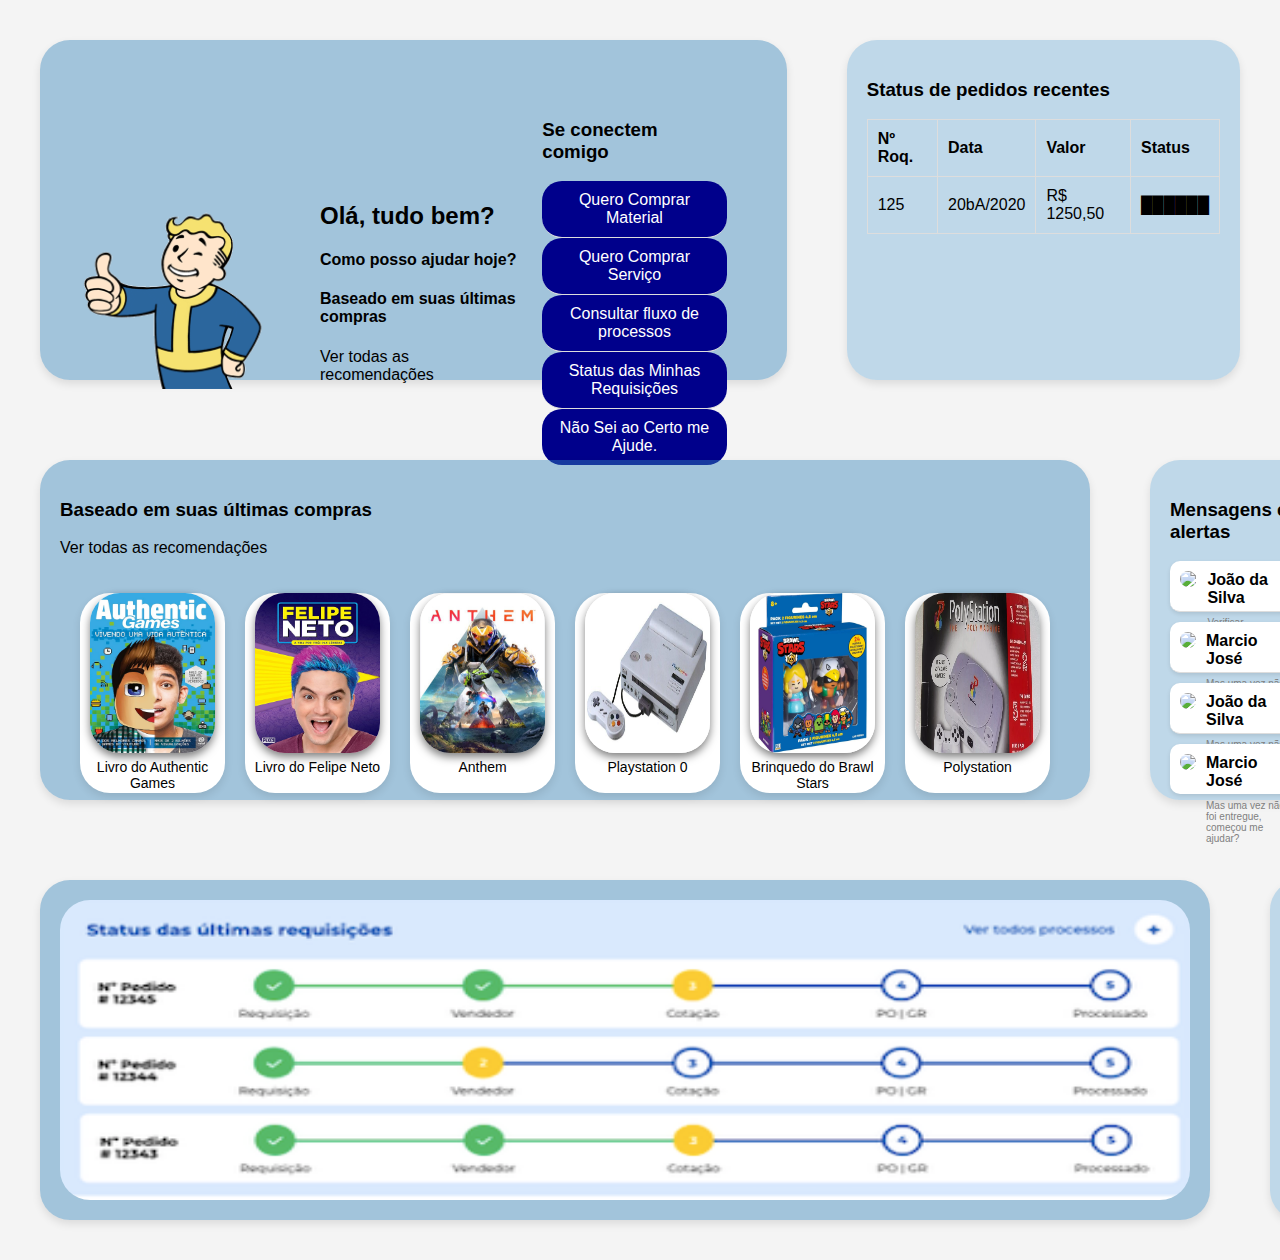
==== index.html @ 4f6b3ff9 "Merge branch 'main' of https://github.com/Guilherme-JSS/Replica-o-de-Interface-Comercial" ====
<!DOCTYPE html>
<html lang="PT-br">

<head>
    <meta charset="UTF-8">
    <meta name="viewport" content="width=device-width, initial-scale=1.0">
    <title>Interface Comercial</title>
    <link rel="stylesheet" href="style.css">
</head>

<body>
    <div class="flex">
        <section class="sec1">
            <div class="flex">
                <div class="robo">
                    <img src="fall-out.gif" alt="Robô">
                </div>
                <div class="flex">
                    <div>
                        <h2>Olá, tudo bem?</h2>
                        <h4>Como posso ajudar hoje?</h4>
                        <h4>Baseado em suas últimas compras</h4>
                        <p>Ver todas as recomendações</p>
                    </div>
                    <div>
                        <h3>Se conectem comigo</h3>
                        <ul class="ligacao1">
                            <li class="ligacao">Quero Comprar Material</li>
                            <li class="ligacao">Quero Comprar Serviço</li>
                            <li class="ligacao">Consultar fluxo de processos</li>
                            <li class="ligacao">Status das Minhas Requisições</li>
                            <li class="ligacao">Não Sei ao Certo me Ajude.</li>
                        </ul>
                    </div>
                </div>
            </div>
        </section>

        <section class="status-pedidos">

            <h3>Status de pedidos recentes</h3>
            <table>

                <tr>
                    <th>Nº Roq.</th>
                    <th>Data</th>
                    <th>Valor</th>
                    <th>Status</th>
                </tr>
                <tr>
                    <td>125</td>
                    <td>20bA/2020</td>
                    <td>R$ 1250,50</td>
                    <td>██████</td>
                </tr>


            </table>
        </section>
    </div>

    <div class="flex">
        <section class="recomendacoes">
            <h3>Baseado em suas últimas compras</h3>
            <p>Ver todas as recomendações</p>
            <div class="flex">
                <div class="imagem-recomendacao">
                    <img src="produto1.jpg" alt="Produto 1">
                    <p>Livro do Authentic Games</p>
                </div>
                <div class="imagem-recomendacao">
                    <img src="produto2.jpg" alt="Produto 2">
                    <p>Livro do Felipe Neto</p>
                </div>
                <div class="imagem-recomendacao">
                    <img src="produto3.jpg" alt="Produto 3">
                    <p>Anthem</p>
                </div>
                <div class="imagem-recomendacao">
                    <img src="produto4.jpg" alt="Produto 4">
                    <p>Playstation 0</p>
                </div>
                <div class="imagem-recomendacao">
                    <img src="produto5.webp" alt="Produto 5">
                    <p>Brinquedo do Brawl Stars</p>
                </div>
                <div class="imagem-recomendacao">
                    <img src="produto6.webp" alt="Produto 6">
                    <p>Polystation</p>
                </div>
            </div>
        </section>

        <section class="mensagens">
            <h3>Mensagens e alertas</h3>
            <ul>
                <li>
                    <img src="#">
                    <div><strong> João da Silva</strong>
                        <p> Verificar equipamento do fornecedor seco</p>
                    </div>
                </li>

                <li>
                    <img src="#">
                    <div>
                        <strong> Marcio José </strong>
                        <p> Mas uma vez não foi entregue, começou me ajudar?</p>
                    </div>
                </li>
                <li>
                    <img src="#">
                    <div>
                        <strong> João da Silva </strong>
                        <p> Mas uma vez não foi entregue, começou me ajudar?</p>
                    </div>
                </li>
                <li>
                    <img src="#">
                    <div>
                        <strong> Marcio José </strong>
                        <p> Mas uma vez não foi entregue, começou me ajudar?</p>
                    </div>
                </li>

            </ul>
        </section>
    </div>

    <div class="flex">
        <section class="ultimas-requisicoes">

            <img src="status.png">

        </section>

        <section class="capitulo">


            <h3>Últimas transações e pedidos</h3>
            <ul>
                <li>SAP</li>
                <li>Propor Justiça AA</li>
                <li>Justiça x Serviço</li>
                <li>Correspondente na Sap</li>
            </ul>
        </section>
    </div>
</body>

</html>
---- style.css ----
body {
    font-family: Arial, sans-serif;
    margin: 0;
    padding: 0;
    background-color: #f4f4f4;
}


.flex {
    display: flex;
    align-items: center;
    gap: 20px;
    padding: 20px;

}

.robo img {
    width: 200px;
    height: 200px;
}

.menu, .status-pedidos, .recomendacoes, .mensagens, .ultimas-transacoes, .capitulo {
    background-color: rgba(59, 148, 207, 0.288);
    margin: 20px;
    padding: 20px;
    border-radius: 30px;
    box-shadow: 0 4px 8px rgba(0, 0, 0, 0.1);
    width: 600px ;
    height: 300px;
   
}

.recomendacoes, .sec1, .ultimas-requisicoes {

    width: 1200px;
    height: 300px;
    background-color: rgba(54, 133, 185, 0.432);
    margin: 20px;
    padding: 20px;
    border-radius: 30px;
    box-shadow: 0 4px 8px rgba(0, 0, 0, 0.1);
}

.ultimas-requisicoes img{
    height: 300px;
    width: 1130px;
    border-radius: 30px;
}

table {
    width: 100%;
    border-collapse: collapse;
}

table, th, td {
    border: 1px solid #ddd;
}

th, td {
    padding: 10px;
    text-align: left;
}

ul {
    list-style-type: none;
    padding: 0;
}

ul li {
    padding: 10px;
    border-bottom: 1px solid #ddd;
}

ul li:last-child {
    border-bottom: none;

}

img{
    text-align: center;
}


.imagem-recomendacao {
    height: 200px;
    width: 145px;
    text-align: center;
    background-color: white;
    border-radius: 30px;
    box-shadow: 0 4px 8px rgba(0, 0, 0, 0.1);
}

.imagem-recomendacao img {
    width: 125px;
    height: 160px;
    border-radius: 30px;
    box-shadow: 0 4px 8px rgba(0, 0, 0, 0.5);
    
}

.imagem-recomendacao p {
    margin-top: 2px;
    font-size: 14px;
    
}

.ligacao{
    background-color: darkblue;
    text-align:center;
    border-radius: 20px;
    color: white;
    
}

.mensagens p{
    font-size: 10px;
    color: gray;
    display: block;
}

.mensagens li{
    display: flex;
    align-items: flex-start;
    background-color: white;
    border-radius: 10px;
    padding: 10px;
    margin-bottom: 10px;
    box-shadow: 0 2px 4px rgba(0, 0, 0, 0.1);
    position: relative;
    
}

.mensagens li div{
    display: block;
    height: 30px;
}

.mensagens ul{
   list-style: none;
   padding: 0;
   margin: 0;
   flex-direction: column;
   display: flex;
}

.mensagens img{
    width: 40px;
    height: auto;
    border-radius: 50% ;
    margin-right: 10px;
}

.mensagens strong{
    color:black;
    display: block;

}
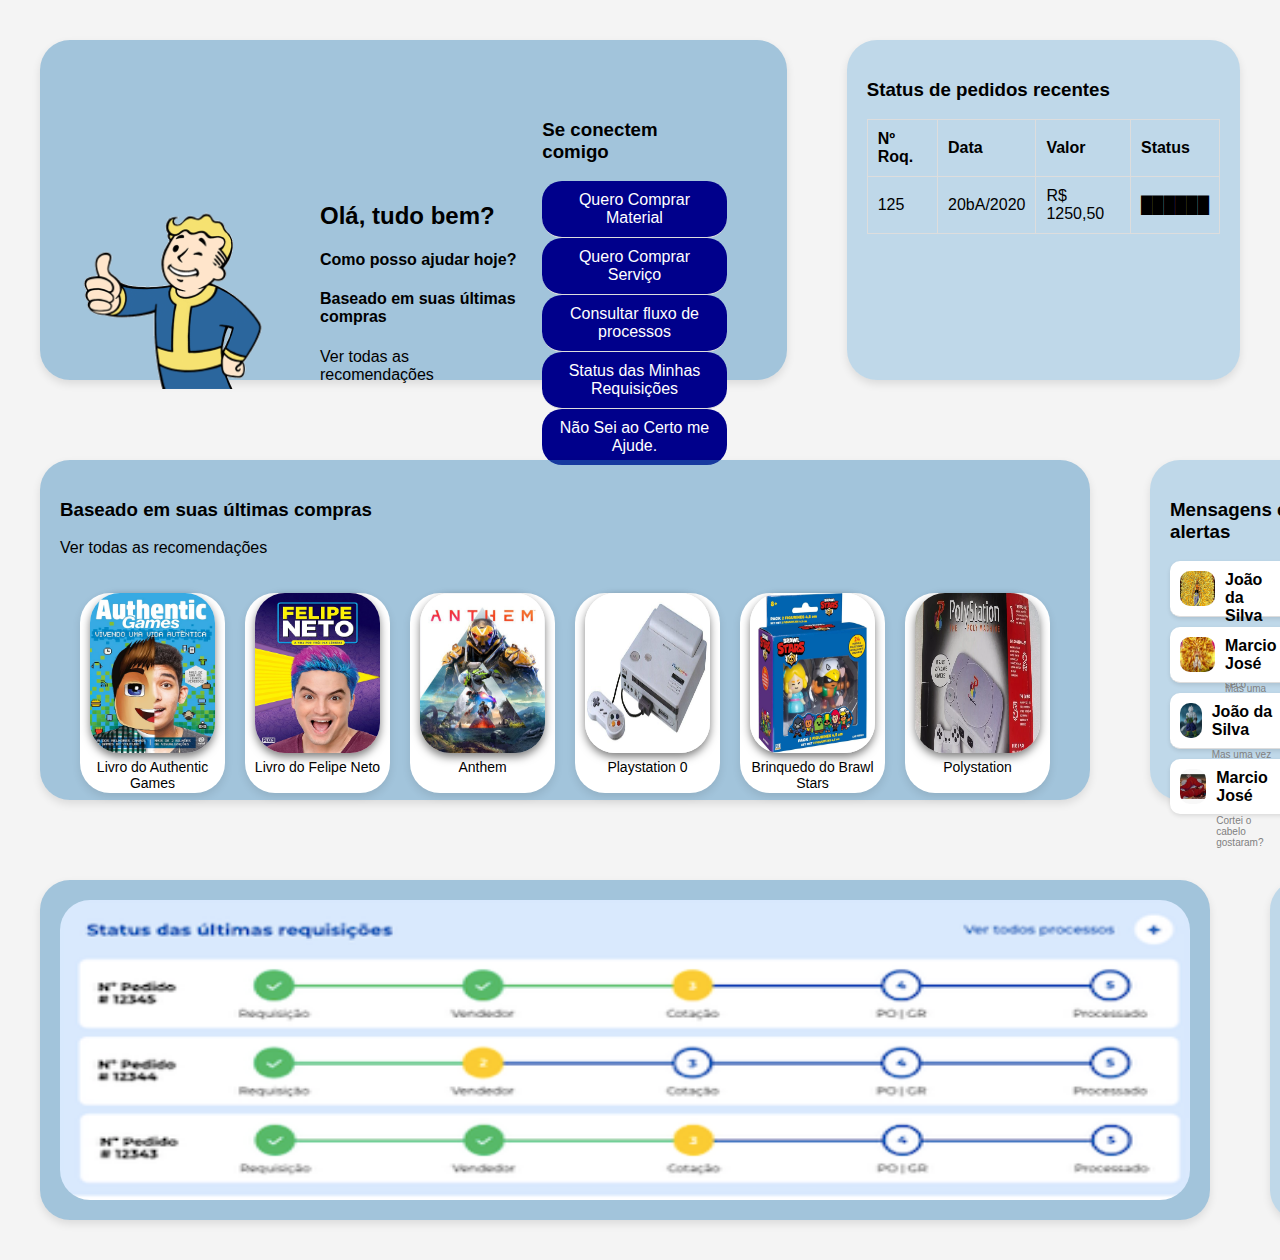
==== commit 5b863f1c: "mensagens e alertas" ====
--- a/index.html
+++ b/index.html
@@ -95,31 +95,31 @@
             <h3>Mensagens e alertas</h3>
             <ul>
                 <li>
-                    <img src="#">
+                    <img src="goku.png">
                     <div><strong> João da Silva</strong>
                         <p> Verificar equipamento do fornecedor seco</p>
                     </div>
                 </li>
 
                 <li>
-                    <img src="#">
+                    <img src="goku2.png">
                     <div>
                         <strong> Marcio José </strong>
                         <p> Mas uma vez não foi entregue, começou me ajudar?</p>
                     </div>
                 </li>
                 <li>
-                    <img src="#">
+                    <img src="goku3.png">
                     <div>
                         <strong> João da Silva </strong>
                         <p> Mas uma vez não foi entregue, começou me ajudar?</p>
                     </div>
                 </li>
                 <li>
-                    <img src="#">
+                    <img src="secredo.png">
                     <div>
                         <strong> Marcio José </strong>
-                        <p> Mas uma vez não foi entregue, começou me ajudar?</p>
+                        <p>Cortei o cabelo gostaram? </p>
                     </div>
                 </li>
 
--- a/style.css
+++ b/style.css
@@ -144,9 +144,9 @@
 }
 
 .mensagens img{
-    width: 40px;
-    height: auto;
-    border-radius: 50% ;
+    width: 35px;
+    height: 35px;
+    border-radius: 10px ;
     margin-right: 10px;
 }
 
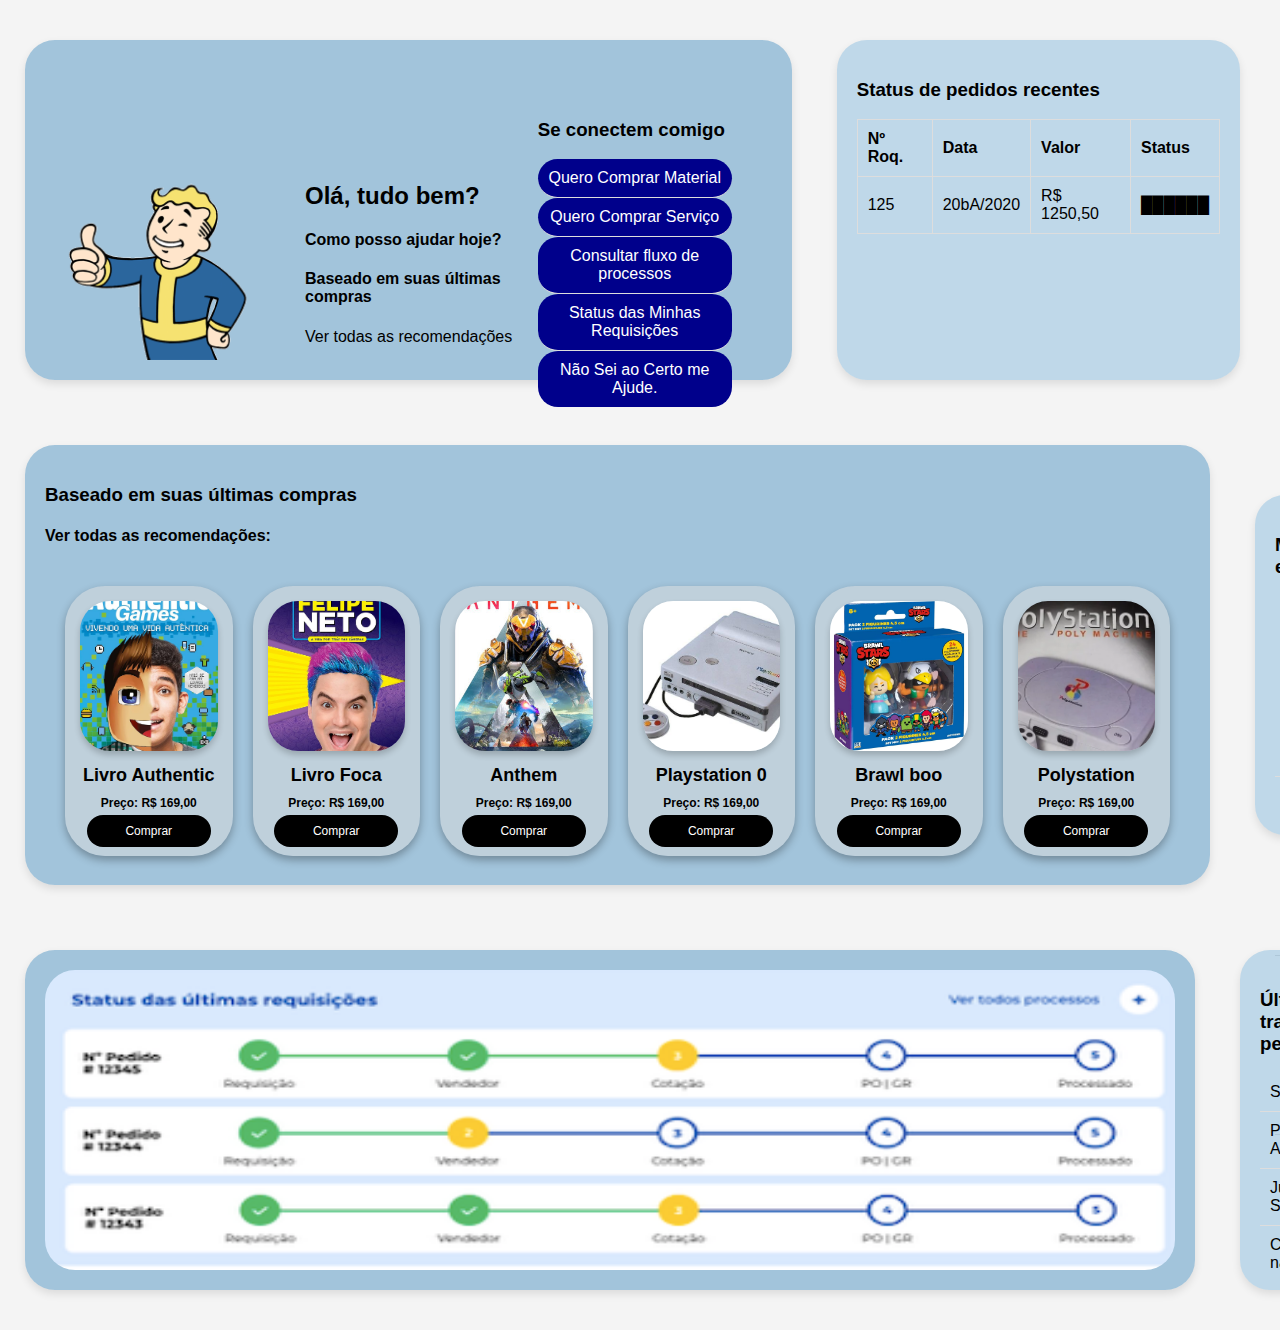
==== commit c392fed8: "big update nas recomendações" ====
--- a/index.html
+++ b/index.html
@@ -62,31 +62,43 @@
     <div class="flex">
         <section class="recomendacoes">
             <h3>Baseado em suas últimas compras</h3>
-            <p>Ver todas as recomendações</p>
+            <h4>Ver todas as recomendações:</h4>
             <div class="flex">
                 <div class="imagem-recomendacao">
                     <img src="produto1.jpg" alt="Produto 1">
-                    <p>Livro do Authentic Games</p>
+                    <h3>Livro Authentic</h3>
+                    <span>Preço: R$ 169,00</span>
+                    <button>Comprar</button>
                 </div>
                 <div class="imagem-recomendacao">
                     <img src="produto2.jpg" alt="Produto 2">
-                    <p>Livro do Felipe Neto</p>
+                    <h3>Livro Foca</h3>
+                    <span>Preço: R$ 169,00</span>
+                    <button>Comprar</button>
                 </div>
                 <div class="imagem-recomendacao">
                     <img src="produto3.jpg" alt="Produto 3">
-                    <p>Anthem</p>
+                    <h3>Anthem </h3>
+                    <span>Preço: R$ 169,00</span>
+                    <button>Comprar</button>
                 </div>
                 <div class="imagem-recomendacao">
                     <img src="produto4.jpg" alt="Produto 4">
-                    <p>Playstation 0</p>
+                    <h3>Playstation 0</h3>
+                    <span>Preço: R$ 169,00</span>
+                    <button>Comprar</button>
                 </div>
                 <div class="imagem-recomendacao">
                     <img src="produto5.webp" alt="Produto 5">
-                    <p>Brinquedo do Brawl Stars</p>
+                    <h3>Brawl boo</h3>
+                    <span>Preço: R$ 169,00</span>
+                    <button>Comprar</button>
                 </div>
                 <div class="imagem-recomendacao">
                     <img src="produto6.webp" alt="Produto 6">
-                    <p>Polystation</p>
+                    <h3>Polystation</h3>
+                    <span>Preço: R$ 169,00</span>
+                    <button>Comprar</button>
                 </div>
             </div>
         </section>
@@ -95,32 +107,25 @@
             <h3>Mensagens e alertas</h3>
             <ul>
                 <li>
-                    <img src="goku.png">
-                    <div><strong> João da Silva</strong>
-                        <p> Verificar equipamento do fornecedor seco</p>
-                    </div>
+                    <img src="#">
+                    <strong> João da Silva</strong>
+                    <p> Verificar equipamento do fornecedor seco</p>
                 </li>
 
                 <li>
-                    <img src="goku2.png">
-                    <div>
-                        <strong> Marcio José </strong>
-                        <p> Mas uma vez não foi entregue, começou me ajudar?</p>
-                    </div>
+                    <img src="">
+                    <strong> Marcio José </strong>
+                    <p> Mas uma vez não foi entregue, começou me ajudar?</p>
                 </li>
                 <li>
-                    <img src="goku3.png">
-                    <div>
-                        <strong> João da Silva </strong>
-                        <p> Mas uma vez não foi entregue, começou me ajudar?</p>
-                    </div>
+                    <img src="">
+                    <strong> João da Silva </strong>
+                    <p> Mas uma vez não foi entregue, começou me ajudar?</p>
                 </li>
                 <li>
-                    <img src="secredo.png">
-                    <div>
-                        <strong> Marcio José </strong>
-                        <p>Cortei o cabelo gostaram? </p>
-                    </div>
+                    <img src="">
+                    <strong> Marcio José </strong>
+                    <p> Mas uma vez não foi entregue, começou me ajudar?</p>
                 </li>
 
             </ul>
--- a/style.css
+++ b/style.css
@@ -4,7 +4,6 @@
     padding: 0;
     background-color: #f4f4f4;
 }
-
 
 .flex {
     display: flex;
@@ -35,7 +34,7 @@
     width: 1200px;
     height: 300px;
     background-color: rgba(54, 133, 185, 0.432);
-    margin: 20px;
+    margin: 5px;
     padding: 20px;
     border-radius: 30px;
     box-shadow: 0 4px 8px rgba(0, 0, 0, 0.1);
@@ -80,28 +79,54 @@
     text-align: center;
 }
 
-
 .imagem-recomendacao {
-    height: 200px;
-    width: 145px;
+    height: 240px;
+    width: 300px;
+    background: rgba(218, 218, 218, 0.521);
+    border-radius: 40px;
+    box-shadow: 0 4px 8px rgba(0, 0, 0, 0.3);
+    padding: 15px;
     text-align: center;
-    background-color: white;
-    border-radius: 30px;
-    box-shadow: 0 4px 8px rgba(0, 0, 0, 0.1);
 }
 
 .imagem-recomendacao img {
-    width: 125px;
-    height: 160px;
-    border-radius: 30px;
-    box-shadow: 0 4px 8px rgba(0, 0, 0, 0.5);
-    
+    width: 100%;
+        height: 150px;
+        object-fit: cover;
+        border-radius: 30px;
+        box-shadow: 0px 4px 6px rgba(0, 0, 0, 0.2);
+        background: rgba(245, 245, 245, 0.705)
 }
 
-.imagem-recomendacao p {
-    margin-top: 2px;
-    font-size: 14px;
-    
+.imagem-recomendacao h3 {
+    font-size: 18px;
+    margin: 10px 0;
+    font-weight: 600;
+}
+
+.imagem-recomendacao span {
+    display: block;
+    font-weight: bold;
+    margin-bottom: 5px;
+    font-size: 12px;
+}
+
+.imagem-recomendacao button {
+    background: #000;
+    color: white;
+    border: none;
+    padding: 9px;
+    width: 90%;
+    cursor: pointer;
+    border-radius: 100px;
+    transition: background 0.6s, transform 0.3s;
+    font-size: 12px;
+    font-weight: 400;
+}
+
+.imagem-recomendacao button:hover {
+    background: #444;
+    transform: scale(1.05);
 }
 
 .ligacao{
@@ -112,47 +137,8 @@
     
 }
 
-.mensagens p{
-    font-size: 10px;
-    color: gray;
-    display: block;
+.recomendacoes {
+    height: 400px;
+    width: 1145px;
 }
-
-.mensagens li{
-    display: flex;
-    align-items: flex-start;
-    background-color: white;
-    border-radius: 10px;
-    padding: 10px;
-    margin-bottom: 10px;
-    box-shadow: 0 2px 4px rgba(0, 0, 0, 0.1);
-    position: relative;
     
-}
-
-.mensagens li div{
-    display: block;
-    height: 30px;
-}
-
-.mensagens ul{
-   list-style: none;
-   padding: 0;
-   margin: 0;
-   flex-direction: column;
-   display: flex;
-}
-
-.mensagens img{
-    width: 35px;
-    height: 35px;
-    border-radius: 10px ;
-    margin-right: 10px;
-}
-
-.mensagens strong{
-    color:black;
-    display: block;
-
-}
-
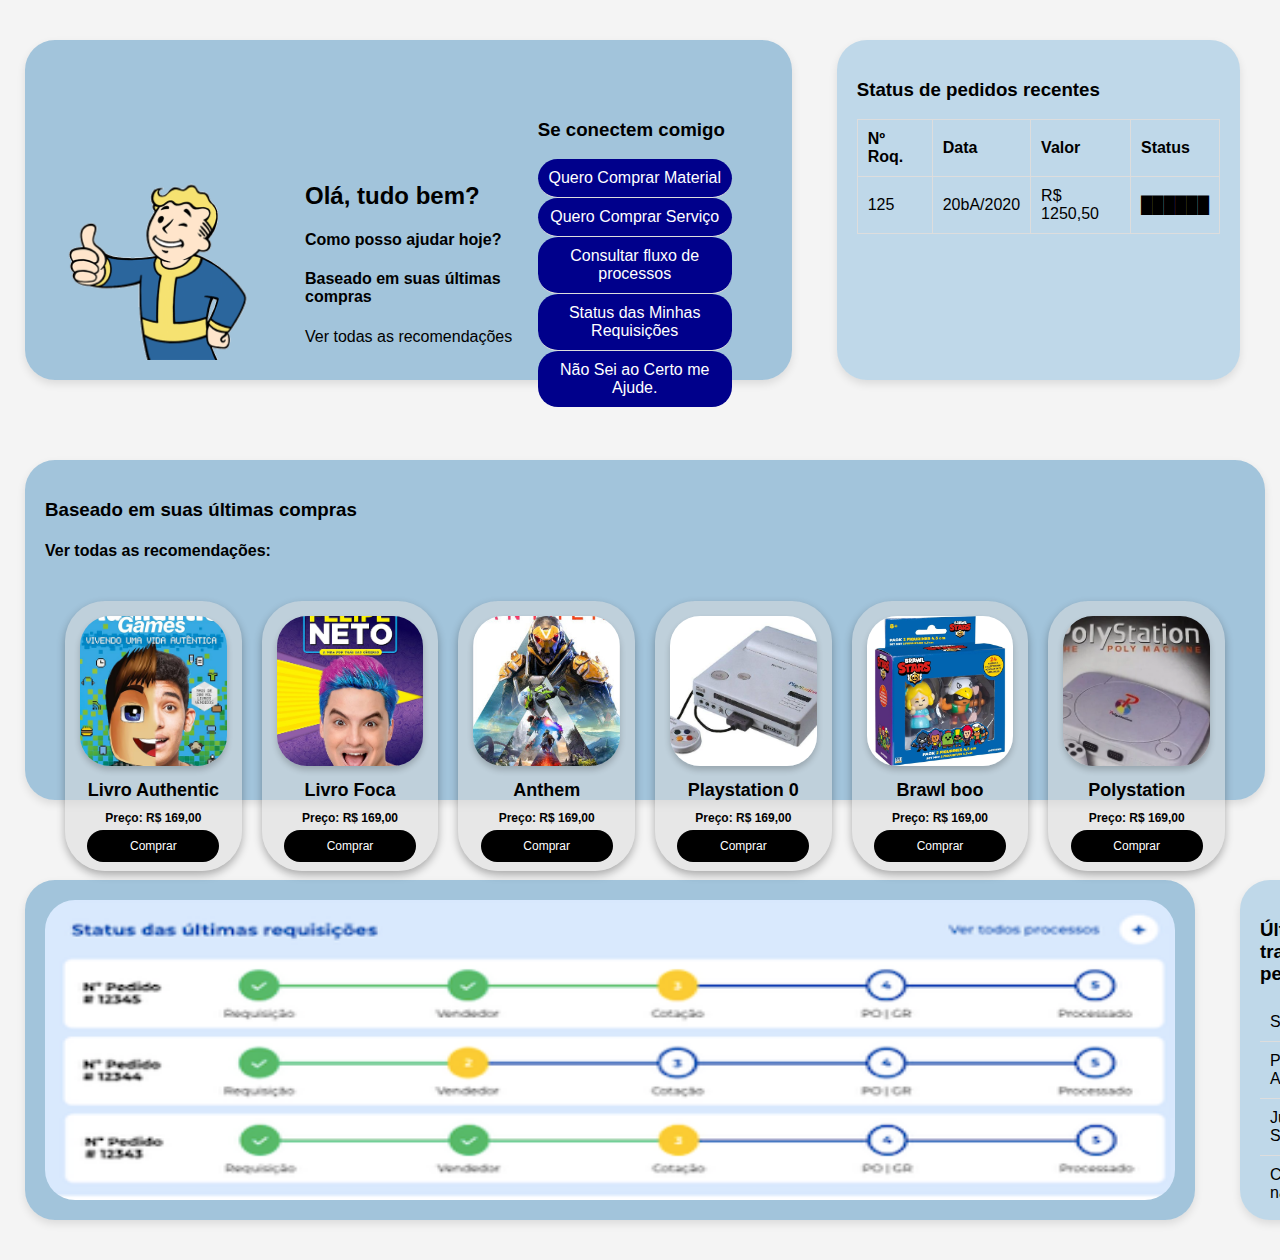
==== commit 0ae0d422: "Merge branch 'main' of https://github.com/Guilherme-JSS/Replica-o-de-Interface-Comercial" ====
--- a/index.html
+++ b/index.html
@@ -107,25 +107,32 @@
             <h3>Mensagens e alertas</h3>
             <ul>
                 <li>
-                    <img src="#">
-                    <strong> João da Silva</strong>
-                    <p> Verificar equipamento do fornecedor seco</p>
+                    <img src="goku.png">
+                    <div><strong> João da Silva</strong>
+                        <p> Verificar equipamento do fornecedor seco</p>
+                    </div>
                 </li>
 
                 <li>
-                    <img src="">
-                    <strong> Marcio José </strong>
-                    <p> Mas uma vez não foi entregue, começou me ajudar?</p>
+                    <img src="goku2.png">
+                    <div>
+                        <strong> Marcio José </strong>
+                        <p> Mas uma vez não foi entregue, começou me ajudar?</p>
+                    </div>
                 </li>
                 <li>
-                    <img src="">
-                    <strong> João da Silva </strong>
-                    <p> Mas uma vez não foi entregue, começou me ajudar?</p>
+                    <img src="goku3.png">
+                    <div>
+                        <strong> João da Silva </strong>
+                        <p> Mas uma vez não foi entregue, começou me ajudar?</p>
+                    </div>
                 </li>
                 <li>
-                    <img src="">
-                    <strong> Marcio José </strong>
-                    <p> Mas uma vez não foi entregue, começou me ajudar?</p>
+                    <img src="secredo.png">
+                    <div>
+                        <strong> Marcio José </strong>
+                        <p>Cortei o cabelo gostaram? </p>
+                    </div>
                 </li>
 
             </ul>
--- a/style.css
+++ b/style.css
@@ -137,8 +137,47 @@
     
 }
 
-.recomendacoes {
-    height: 400px;
-    width: 1145px;
+.mensagens p{
+    font-size: 10px;
+    color: gray;
+    display: block;
+}
+
+.mensagens li{
+    display: flex;
+    align-items: flex-start;
+    background-color: white;
+    border-radius: 10px;
+    padding: 10px;
+    margin-bottom: 10px;
+    box-shadow: 0 2px 4px rgba(0, 0, 0, 0.1);
+    position: relative;
+    
+}
+
+.mensagens li div{
+    display: block;
+    height: 30px;
+}
+
+.mensagens ul{
+   list-style: none;
+   padding: 0;
+   margin: 0;
+   flex-direction: column;
+   display: flex;
+}
+
+.mensagens img{
+    width: 35px;
+    height: 35px;
+    border-radius: 10px ;
+    margin-right: 10px;
+}
+
+.mensagens strong{
+    color:black;
+    display: block;
+
 }
     
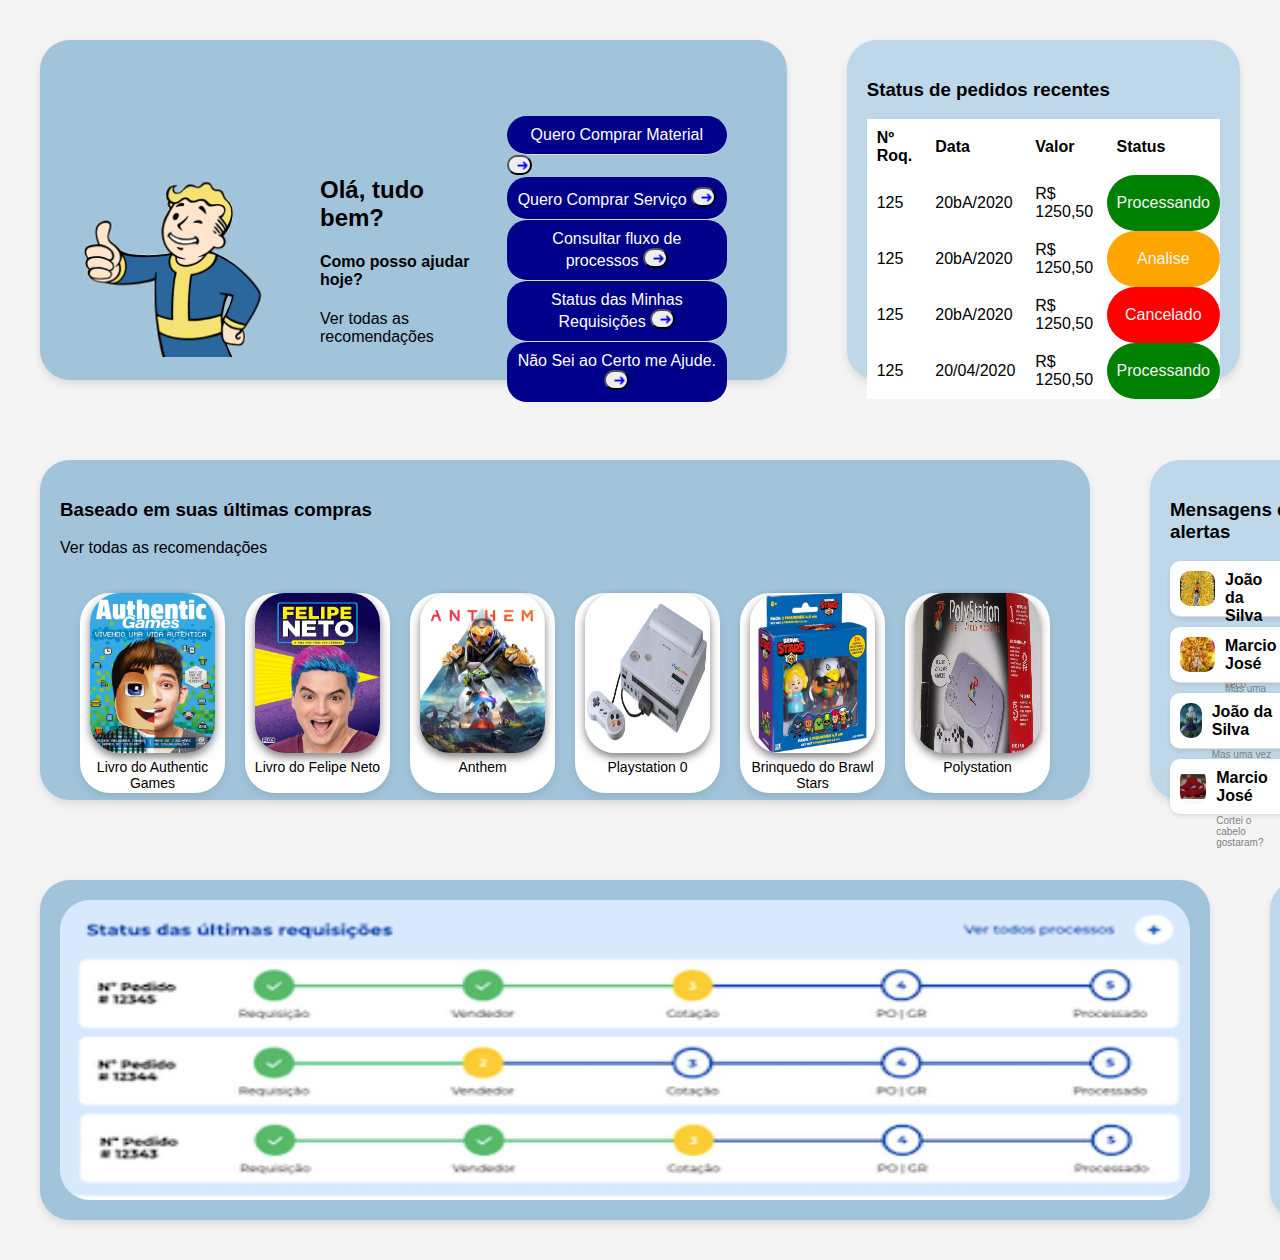
==== commit 2becd3a5: "pág inicial" ====
--- a/index.html
+++ b/index.html
@@ -19,17 +19,17 @@
                     <div>
                         <h2>Olá, tudo bem?</h2>
                         <h4>Como posso ajudar hoje?</h4>
-                        <h4>Baseado em suas últimas compras</h4>
+                  
                         <p>Ver todas as recomendações</p>
                     </div>
                     <div>
-                        <h3>Se conectem comigo</h3>
+                       
                         <ul class="ligacao1">
-                            <li class="ligacao">Quero Comprar Material</li>
-                            <li class="ligacao">Quero Comprar Serviço</li>
-                            <li class="ligacao">Consultar fluxo de processos</li>
-                            <li class="ligacao">Status das Minhas Requisições</li>
-                            <li class="ligacao">Não Sei ao Certo me Ajude.</li>
+                            <li class="ligacao">Quero Comprar Material  </li><button><img src="icone-fleche-droite-bleu-removebg-preview.png"> </button>
+                            <li class="ligacao">Quero Comprar Serviço  <button><img src="icone-fleche-droite-bleu-removebg-preview.png"> </button> </li>
+                            <li class="ligacao">Consultar fluxo de processos  <button><img src="icone-fleche-droite-bleu-removebg-preview.png"> </button> </li>
+                            <li class="ligacao">Status das Minhas Requisições  <button><img src="icone-fleche-droite-bleu-removebg-preview.png"> </button> </li>
+                            <li class="ligacao">Não Sei ao Certo me Ajude.  <button><img src="icone-fleche-droite-bleu-removebg-preview.png"> </button> </li>
                         </ul>
                     </div>
                 </div>
@@ -47,11 +47,33 @@
                     <th>Valor</th>
                     <th>Status</th>
                 </tr>
+                <tr >
+                    <td>125</td>
+                    <td>20bA/2020</td>
+                    <td>R$ 1250,50</td>
+                    <td style="background-color: green; border-radius: 40px; text-align: center; color: whitesmoke;"> Processando</td>
+                </tr>
+
                 <tr>
                     <td>125</td>
                     <td>20bA/2020</td>
                     <td>R$ 1250,50</td>
-                    <td>██████</td>
+                    <td style="background-color: orange; border-radius: 40px; text-align: center; color: whitesmoke;"> Analise</td>
+                </tr>
+
+                <tr>
+                    <td>125</td>
+                    <td>20bA/2020</td>
+                    <td>R$ 1250,50</td>
+                    <td style="background-color: red; border-radius: 40px; text-align: center; color: whitesmoke;"> Cancelado</td>
+                </tr>
+
+
+                <tr>
+                    <td>125</td>
+                    <td>20/04/2020</td>
+                    <td>R$ 1250,50</td>
+                    <td style="background-color: green; border-radius: 40px; text-align: center; color: whitesmoke;"> Processando</td>
                 </tr>
 
 
@@ -62,43 +84,31 @@
     <div class="flex">
         <section class="recomendacoes">
             <h3>Baseado em suas últimas compras</h3>
-            <h4>Ver todas as recomendações:</h4>
+            <p>Ver todas as recomendações</p>
             <div class="flex">
                 <div class="imagem-recomendacao">
                     <img src="produto1.jpg" alt="Produto 1">
-                    <h3>Livro Authentic</h3>
-                    <span>Preço: R$ 169,00</span>
-                    <button>Comprar</button>
+                    <p>Livro do Authentic Games</p>
                 </div>
                 <div class="imagem-recomendacao">
                     <img src="produto2.jpg" alt="Produto 2">
-                    <h3>Livro Foca</h3>
-                    <span>Preço: R$ 169,00</span>
-                    <button>Comprar</button>
+                    <p>Livro do Felipe Neto</p>
                 </div>
                 <div class="imagem-recomendacao">
                     <img src="produto3.jpg" alt="Produto 3">
-                    <h3>Anthem </h3>
-                    <span>Preço: R$ 169,00</span>
-                    <button>Comprar</button>
+                    <p>Anthem</p>
                 </div>
                 <div class="imagem-recomendacao">
                     <img src="produto4.jpg" alt="Produto 4">
-                    <h3>Playstation 0</h3>
-                    <span>Preço: R$ 169,00</span>
-                    <button>Comprar</button>
+                    <p>Playstation 0</p>
                 </div>
                 <div class="imagem-recomendacao">
                     <img src="produto5.webp" alt="Produto 5">
-                    <h3>Brawl boo</h3>
-                    <span>Preço: R$ 169,00</span>
-                    <button>Comprar</button>
+                    <p>Brinquedo do Brawl Stars</p>
                 </div>
                 <div class="imagem-recomendacao">
                     <img src="produto6.webp" alt="Produto 6">
-                    <h3>Polystation</h3>
-                    <span>Preço: R$ 169,00</span>
-                    <button>Comprar</button>
+                    <p>Polystation</p>
                 </div>
             </div>
         </section>
--- a/style.css
+++ b/style.css
@@ -4,6 +4,7 @@
     padding: 0;
     background-color: #f4f4f4;
 }
+
 
 .flex {
     display: flex;
@@ -34,7 +35,7 @@
     width: 1200px;
     height: 300px;
     background-color: rgba(54, 133, 185, 0.432);
-    margin: 5px;
+    margin: 20px;
     padding: 20px;
     border-radius: 30px;
     box-shadow: 0 4px 8px rgba(0, 0, 0, 0.1);
@@ -49,11 +50,9 @@
 table {
     width: 100%;
     border-collapse: collapse;
+    column-gap:  10px;
 }
 
-table, th, td {
-    border: 1px solid #ddd;
-}
 
 th, td {
     padding: 10px;
@@ -79,54 +78,28 @@
     text-align: center;
 }
 
+
 .imagem-recomendacao {
-    height: 240px;
-    width: 300px;
-    background: rgba(218, 218, 218, 0.521);
-    border-radius: 40px;
-    box-shadow: 0 4px 8px rgba(0, 0, 0, 0.3);
-    padding: 15px;
+    height: 200px;
+    width: 145px;
     text-align: center;
+    background-color: white;
+    border-radius: 30px;
+    box-shadow: 0 4px 8px rgba(0, 0, 0, 0.1);
 }
 
 .imagem-recomendacao img {
-    width: 100%;
-        height: 150px;
-        object-fit: cover;
-        border-radius: 30px;
-        box-shadow: 0px 4px 6px rgba(0, 0, 0, 0.2);
-        background: rgba(245, 245, 245, 0.705)
+    width: 125px;
+    height: 160px;
+    border-radius: 30px;
+    box-shadow: 0 4px 8px rgba(0, 0, 0, 0.5);
+    
 }
 
-.imagem-recomendacao h3 {
-    font-size: 18px;
-    margin: 10px 0;
-    font-weight: 600;
-}
-
-.imagem-recomendacao span {
-    display: block;
-    font-weight: bold;
-    margin-bottom: 5px;
-    font-size: 12px;
-}
-
-.imagem-recomendacao button {
-    background: #000;
-    color: white;
-    border: none;
-    padding: 9px;
-    width: 90%;
-    cursor: pointer;
-    border-radius: 100px;
-    transition: background 0.6s, transform 0.3s;
-    font-size: 12px;
-    font-weight: 400;
-}
-
-.imagem-recomendacao button:hover {
-    background: #444;
-    transform: scale(1.05);
+.imagem-recomendacao p {
+    margin-top: 2px;
+    font-size: 14px;
+    
 }
 
 .ligacao{
@@ -136,6 +109,7 @@
     color: white;
     
 }
+
 
 .mensagens p{
     font-size: 10px;
@@ -180,4 +154,21 @@
     display: block;
 
 }
+
+.status-pedidos table{
+    background-color: white;
+}
+
+.ligacao1 button{
+    height: 20px;
+    width: 25px;
+    border-radius: 10px;
+  
+}
+
+.ligacao1 img{
+    width: 15px;
+    height: 15px;
     
+    
+}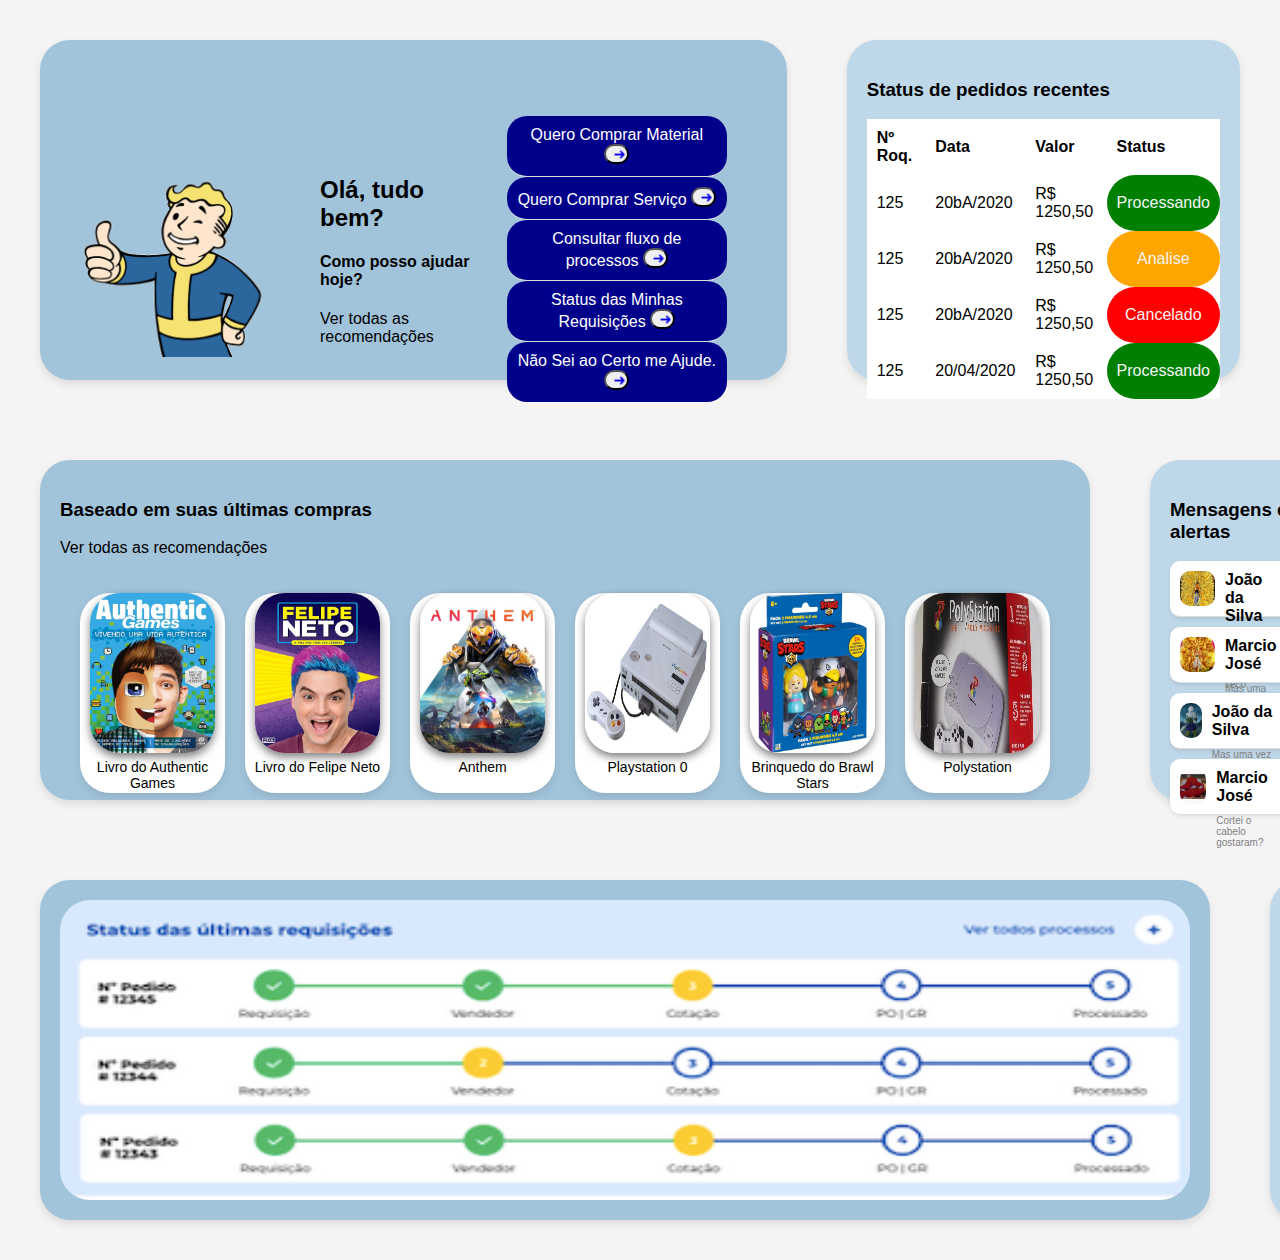
==== commit 06542d48: "entrada inicial" ====
--- a/index.html
+++ b/index.html
@@ -25,7 +25,7 @@
                     <div>
                        
                         <ul class="ligacao1">
-                            <li class="ligacao">Quero Comprar Material  </li><button><img src="icone-fleche-droite-bleu-removebg-preview.png"> </button>
+                            <li class="ligacao">Quero Comprar Material  <button><img src="icone-fleche-droite-bleu-removebg-preview.png"> </button> </li>
                             <li class="ligacao">Quero Comprar Serviço  <button><img src="icone-fleche-droite-bleu-removebg-preview.png"> </button> </li>
                             <li class="ligacao">Consultar fluxo de processos  <button><img src="icone-fleche-droite-bleu-removebg-preview.png"> </button> </li>
                             <li class="ligacao">Status das Minhas Requisições  <button><img src="icone-fleche-droite-bleu-removebg-preview.png"> </button> </li>
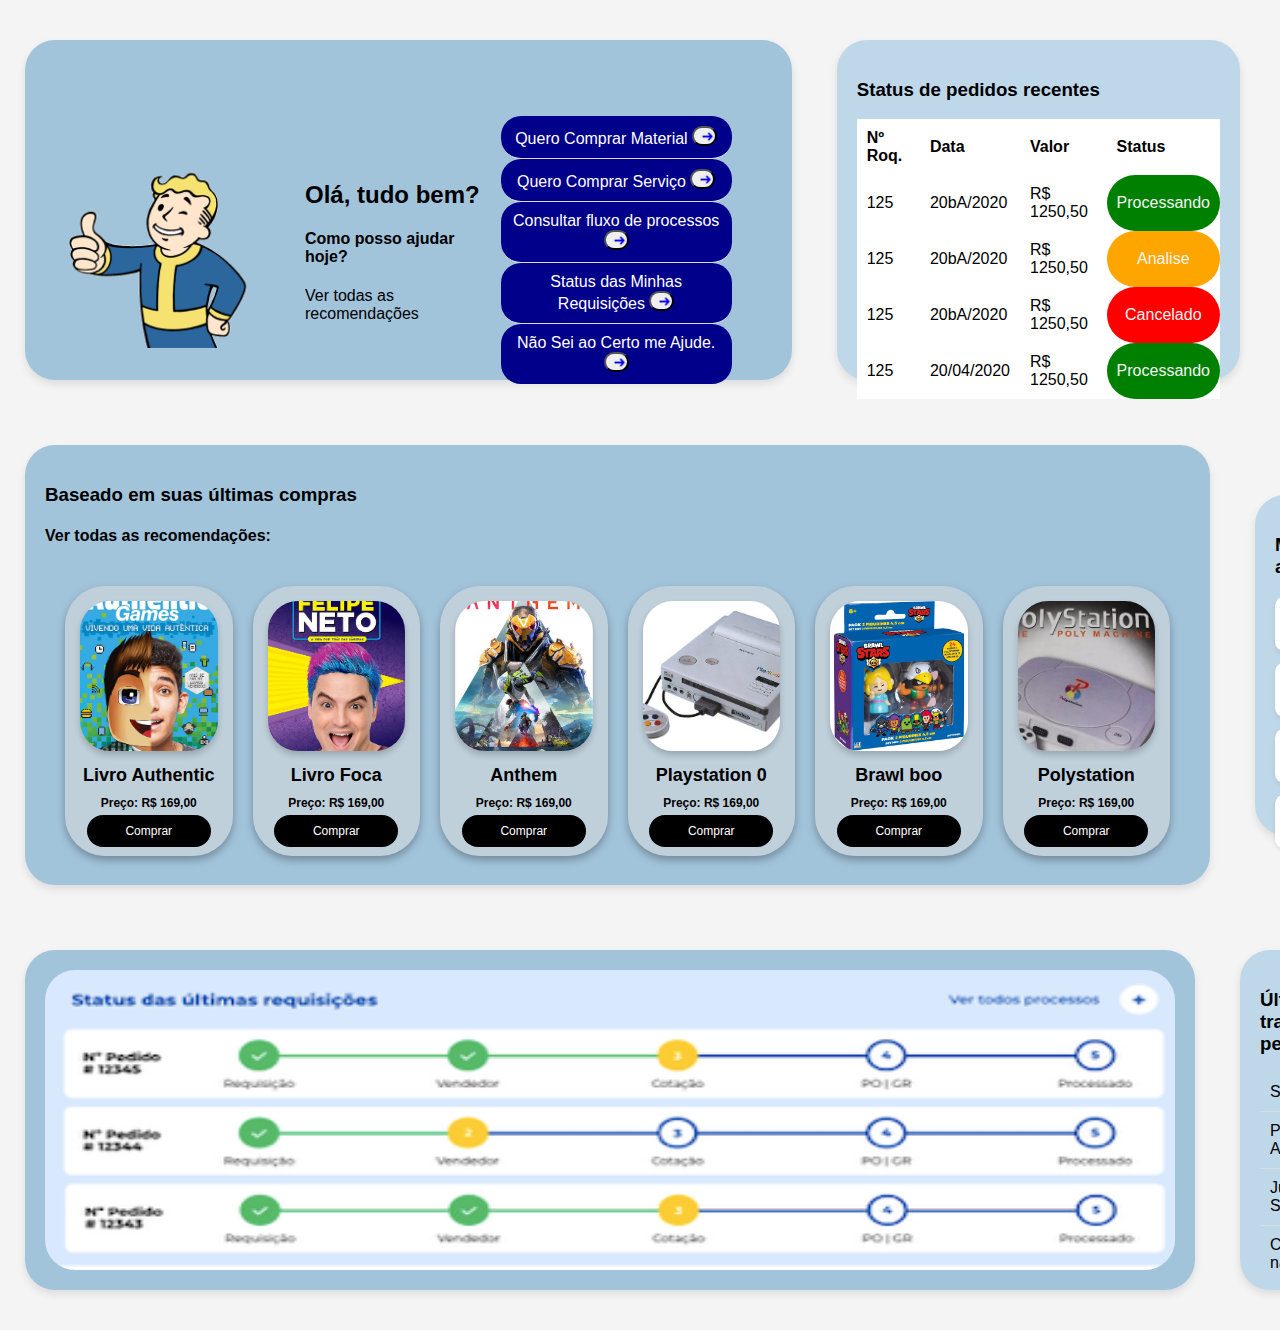
==== commit ae0a271c: "Merge branch 'main' of https://github.com/Guilherme-JSS/Replica-o-de-Interface-Comercial" ====
--- a/index.html
+++ b/index.html
@@ -84,31 +84,43 @@
     <div class="flex">
         <section class="recomendacoes">
             <h3>Baseado em suas últimas compras</h3>
-            <p>Ver todas as recomendações</p>
+            <h4>Ver todas as recomendações:</h4>
             <div class="flex">
                 <div class="imagem-recomendacao">
                     <img src="produto1.jpg" alt="Produto 1">
-                    <p>Livro do Authentic Games</p>
+                    <h3>Livro Authentic</h3>
+                    <span>Preço: R$ 169,00</span>
+                    <button>Comprar</button>
                 </div>
                 <div class="imagem-recomendacao">
                     <img src="produto2.jpg" alt="Produto 2">
-                    <p>Livro do Felipe Neto</p>
+                    <h3>Livro Foca</h3>
+                    <span>Preço: R$ 169,00</span>
+                    <button>Comprar</button>
                 </div>
                 <div class="imagem-recomendacao">
                     <img src="produto3.jpg" alt="Produto 3">
-                    <p>Anthem</p>
+                    <h3>Anthem </h3>
+                    <span>Preço: R$ 169,00</span>
+                    <button>Comprar</button>
                 </div>
                 <div class="imagem-recomendacao">
                     <img src="produto4.jpg" alt="Produto 4">
-                    <p>Playstation 0</p>
+                    <h3>Playstation 0</h3>
+                    <span>Preço: R$ 169,00</span>
+                    <button>Comprar</button>
                 </div>
                 <div class="imagem-recomendacao">
                     <img src="produto5.webp" alt="Produto 5">
-                    <p>Brinquedo do Brawl Stars</p>
+                    <h3>Brawl boo</h3>
+                    <span>Preço: R$ 169,00</span>
+                    <button>Comprar</button>
                 </div>
                 <div class="imagem-recomendacao">
                     <img src="produto6.webp" alt="Produto 6">
-                    <p>Polystation</p>
+                    <h3>Polystation</h3>
+                    <span>Preço: R$ 169,00</span>
+                    <button>Comprar</button>
                 </div>
             </div>
         </section>
--- a/style.css
+++ b/style.css
@@ -4,7 +4,6 @@
     padding: 0;
     background-color: #f4f4f4;
 }
-
 
 .flex {
     display: flex;
@@ -35,7 +34,7 @@
     width: 1200px;
     height: 300px;
     background-color: rgba(54, 133, 185, 0.432);
-    margin: 20px;
+    margin: 5px;
     padding: 20px;
     border-radius: 30px;
     box-shadow: 0 4px 8px rgba(0, 0, 0, 0.1);
@@ -78,28 +77,59 @@
     text-align: center;
 }
 
+.recomendacoes {
+    width: 1145px;
+    height: 400px;
+}
 
 .imagem-recomendacao {
-    height: 200px;
-    width: 145px;
+    height: 240px;
+    width: 300px;
+    background: rgba(218, 218, 218, 0.521);
+    border-radius: 40px;
+    box-shadow: 0 4px 8px rgba(0, 0, 0, 0.3);
+    padding: 15px;
     text-align: center;
-    background-color: white;
-    border-radius: 30px;
-    box-shadow: 0 4px 8px rgba(0, 0, 0, 0.1);
 }
 
 .imagem-recomendacao img {
-    width: 125px;
-    height: 160px;
-    border-radius: 30px;
-    box-shadow: 0 4px 8px rgba(0, 0, 0, 0.5);
-    
-}
-
-.imagem-recomendacao p {
-    margin-top: 2px;
-    font-size: 14px;
-    
+    width: 100%;
+        height: 150px;
+        object-fit: cover;
+        border-radius: 30px;
+        box-shadow: 0px 4px 6px rgba(0, 0, 0, 0.2);
+        background: rgba(245, 245, 245, 0.705)
+}
+
+.imagem-recomendacao h3 {
+    font-size: 18px;
+    margin: 10px 0;
+    font-weight: 600;
+}
+
+.imagem-recomendacao span {
+    display: block;
+    font-weight: bold;
+    margin-bottom: 5px;
+    font-size: 12px;
+}
+
+.imagem-recomendacao button {
+    background: #000;
+    color: white;
+    border: none;
+    padding: 9px;
+    width: 90%;
+    cursor: pointer;
+    border-radius: 100px;
+    transition: background 0.6s, transform 0.3s;
+    font-size: 12px;
+    font-weight: 400;
+}
+
+.imagem-recomendacao button:hover {
+    background: #444;
+    transform: scale(1.05);
 }
 
 .ligacao{
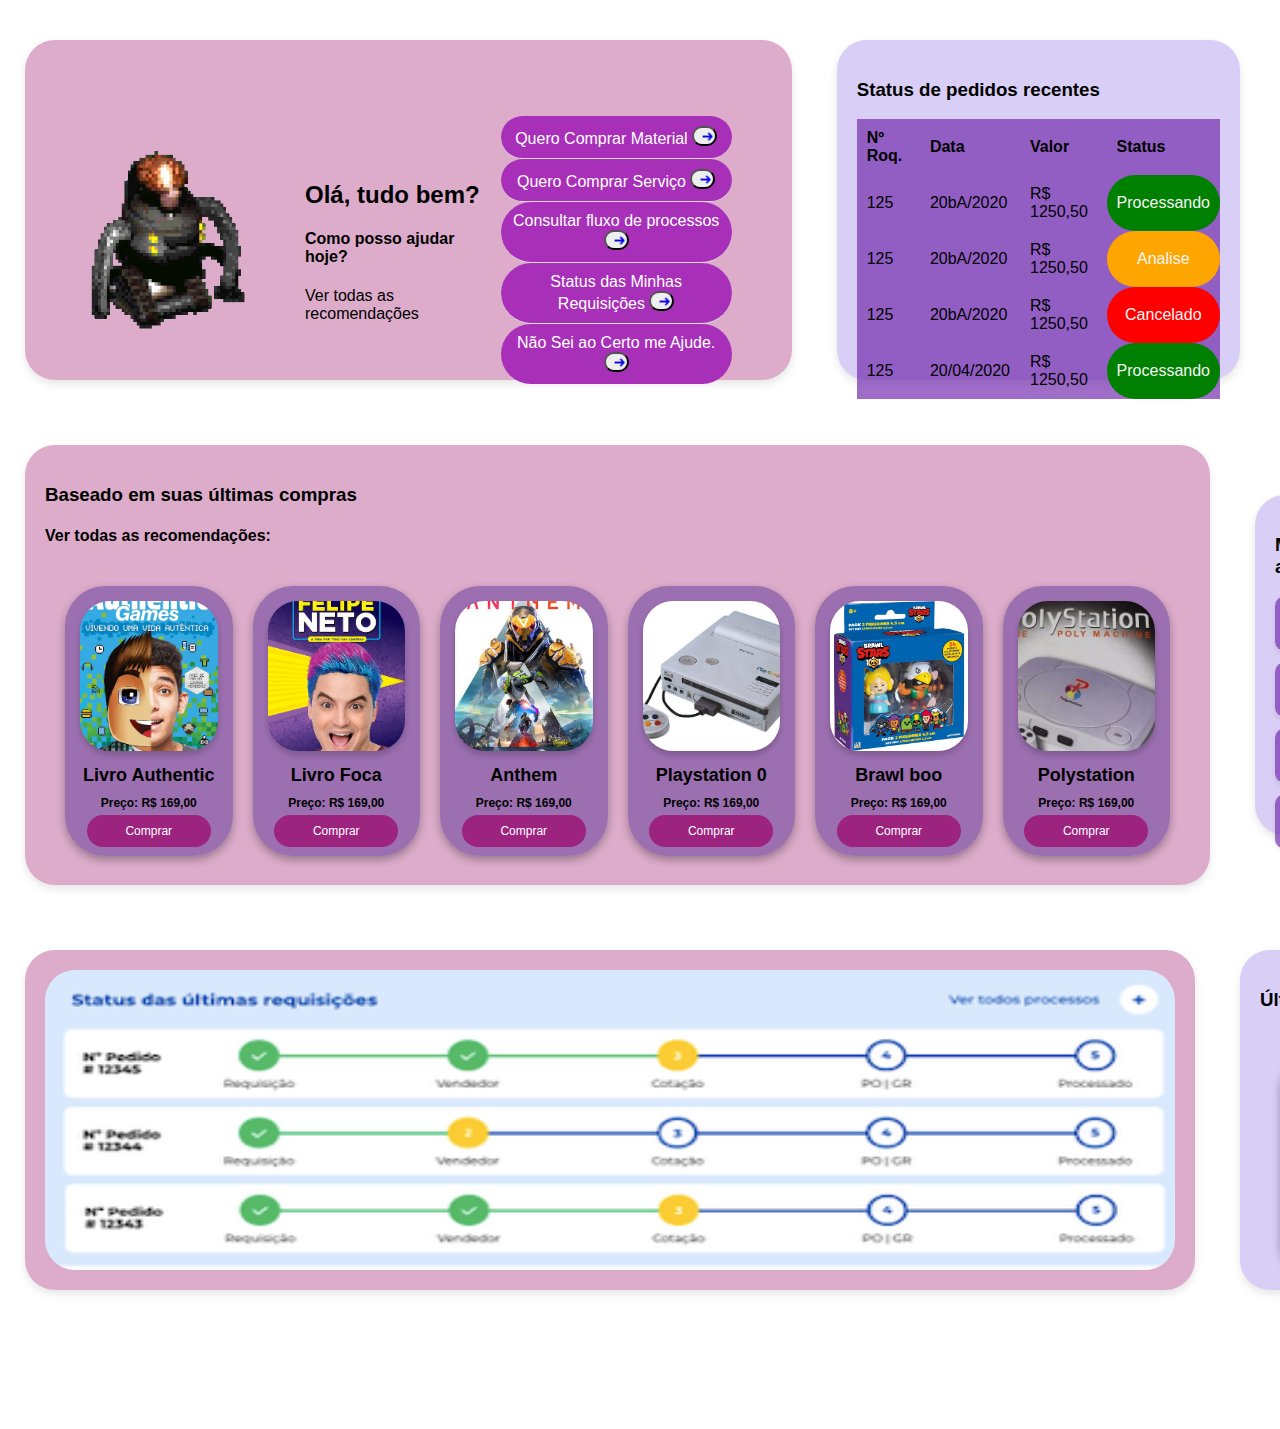
==== commit 0b755aab: "very big update" ====
--- a/index.html
+++ b/index.html
@@ -13,23 +13,28 @@
         <section class="sec1">
             <div class="flex">
                 <div class="robo">
-                    <img src="fall-out.gif" alt="Robô">
+                    <img src="robo.webp" alt="Robô">
                 </div>
                 <div class="flex">
                     <div>
                         <h2>Olá, tudo bem?</h2>
                         <h4>Como posso ajudar hoje?</h4>
-                  
+
                         <p>Ver todas as recomendações</p>
                     </div>
                     <div>
-                       
+
                         <ul class="ligacao1">
-                            <li class="ligacao">Quero Comprar Material  <button><img src="icone-fleche-droite-bleu-removebg-preview.png"> </button> </li>
-                            <li class="ligacao">Quero Comprar Serviço  <button><img src="icone-fleche-droite-bleu-removebg-preview.png"> </button> </li>
-                            <li class="ligacao">Consultar fluxo de processos  <button><img src="icone-fleche-droite-bleu-removebg-preview.png"> </button> </li>
-                            <li class="ligacao">Status das Minhas Requisições  <button><img src="icone-fleche-droite-bleu-removebg-preview.png"> </button> </li>
-                            <li class="ligacao">Não Sei ao Certo me Ajude.  <button><img src="icone-fleche-droite-bleu-removebg-preview.png"> </button> </li>
+                            <li class="ligacao">Quero Comprar Material <button><img
+                                        src="icone-fleche-droite-bleu-removebg-preview.png"> </button> </li>
+                            <li class="ligacao">Quero Comprar Serviço <button><img
+                                        src="icone-fleche-droite-bleu-removebg-preview.png"> </button> </li>
+                            <li class="ligacao">Consultar fluxo de processos <button><img
+                                        src="icone-fleche-droite-bleu-removebg-preview.png"> </button> </li>
+                            <li class="ligacao">Status das Minhas Requisições <button><img
+                                        src="icone-fleche-droite-bleu-removebg-preview.png"> </button> </li>
+                            <li class="ligacao">Não Sei ao Certo me Ajude. <button><img
+                                        src="icone-fleche-droite-bleu-removebg-preview.png"> </button> </li>
                         </ul>
                     </div>
                 </div>
@@ -47,25 +52,28 @@
                     <th>Valor</th>
                     <th>Status</th>
                 </tr>
-                <tr >
+                <tr>
                     <td>125</td>
                     <td>20bA/2020</td>
                     <td>R$ 1250,50</td>
-                    <td style="background-color: green; border-radius: 40px; text-align: center; color: whitesmoke;"> Processando</td>
+                    <td style="background-color: green; border-radius: 40px; text-align: center; color: whitesmoke;">
+                        Processando</td>
                 </tr>
 
                 <tr>
                     <td>125</td>
                     <td>20bA/2020</td>
                     <td>R$ 1250,50</td>
-                    <td style="background-color: orange; border-radius: 40px; text-align: center; color: whitesmoke;"> Analise</td>
+                    <td style="background-color: orange; border-radius: 40px; text-align: center; color: whitesmoke;">
+                        Analise</td>
                 </tr>
 
                 <tr>
                     <td>125</td>
                     <td>20bA/2020</td>
                     <td>R$ 1250,50</td>
-                    <td style="background-color: red; border-radius: 40px; text-align: center; color: whitesmoke;"> Cancelado</td>
+                    <td style="background-color: red; border-radius: 40px; text-align: center; color: whitesmoke;">
+                        Cancelado</td>
                 </tr>
 
 
@@ -73,7 +81,8 @@
                     <td>125</td>
                     <td>20/04/2020</td>
                     <td>R$ 1250,50</td>
-                    <td style="background-color: green; border-radius: 40px; text-align: center; color: whitesmoke;"> Processando</td>
+                    <td style="background-color: green; border-radius: 40px; text-align: center; color: whitesmoke;">
+                        Processando</td>
                 </tr>
 
 
@@ -172,13 +181,24 @@
 
 
             <h3>Últimas transações e pedidos</h3>
-            <ul>
-                <li>SAP</li>
-                <li>Propor Justiça AA</li>
-                <li>Justiça x Serviço</li>
-                <li>Correspondente na Sap</li>
-            </ul>
-        </section>
+            <section class="transacoes">
+                <div class="flex">
+                    <div class="imagem-transacoes">
+                        <img src="produto1.jpg" alt="Produto 1">
+                        <h3>Livro Authentic</h3>
+                    </div>
+                    <div class="imagem-transacoes">
+                        <img src="produto2.jpg" alt="Produto 2">
+                        <h3>Livro Foca</h3>
+                    </div>
+                    <div class="imagem-transacoes">
+                        <img src="produto3.jpg" alt="Produto 3">
+                        <h3>Anthem </h3>
+                    </div>
+                </div>
+    </div>
+    </section>
+    </section>
     </div>
 </body>
 
--- a/style.css
+++ b/style.css
@@ -2,7 +2,9 @@
     font-family: Arial, sans-serif;
     margin: 0;
     padding: 0;
-    background-color: #f4f4f4;
+    background-image: url('epico.gif');
+    background-size: cover;
+    background-position: center;
 }
 
 .flex {
@@ -19,7 +21,7 @@
 }
 
 .menu, .status-pedidos, .recomendacoes, .mensagens, .ultimas-transacoes, .capitulo {
-    background-color: rgba(59, 148, 207, 0.288);
+    background-color: rgba(124, 84, 219, 0.288);
     margin: 20px;
     padding: 20px;
     border-radius: 30px;
@@ -33,7 +35,7 @@
 
     width: 1200px;
     height: 300px;
-    background-color: rgba(54, 133, 185, 0.432);
+    background-color: rgba(173, 62, 131, 0.432);
     margin: 5px;
     padding: 20px;
     border-radius: 30px;
@@ -85,7 +87,7 @@
 .imagem-recomendacao {
     height: 240px;
     width: 300px;
-    background: rgba(218, 218, 218, 0.521);
+    background: rgba(98, 55, 153, 0.521);
     border-radius: 40px;
     box-shadow: 0 4px 8px rgba(0, 0, 0, 0.3);
     padding: 15px;
@@ -94,11 +96,11 @@
 
 .imagem-recomendacao img {
     width: 100%;
-        height: 150px;
-        object-fit: cover;
-        border-radius: 30px;
-        box-shadow: 0px 4px 6px rgba(0, 0, 0, 0.2);
-        background: rgba(245, 245, 245, 0.705)
+    height: 150px;
+    object-fit: cover;
+    border-radius: 30px;
+    box-shadow: 0px 4px 6px rgba(0, 0, 0, 0.2);
+    background: rgba(95, 57, 185, 0.705)
 }
 
 .imagem-recomendacao h3 {
@@ -115,7 +117,7 @@
 }
 
 .imagem-recomendacao button {
-    background: #000;
+    background: #9c237e;
     color: white;
     border: none;
     padding: 9px;
@@ -128,16 +130,23 @@
 }
 
 .imagem-recomendacao button:hover {
-    background: #444;
+    background: #c743a6;
     transform: scale(1.05);
 }
 
 .ligacao{
-    background-color: darkblue;
+    background: rgb(168, 48, 184);
     text-align:center;
-    border-radius: 20px;
+    border-radius: 100px;
     color: white;
-    
+    cursor: pointer;
+    transition: background 0.6s, transform 0.3s;
+}
+
+
+.ligação:hover {
+    background: rgb(209, 124, 209);
+    transform: scale(1.05);
 }
 
 
@@ -150,7 +159,7 @@
 .mensagens li{
     display: flex;
     align-items: flex-start;
-    background-color: white;
+    background-color: rgba(114, 42, 173, 0.685);
     border-radius: 10px;
     padding: 10px;
     margin-bottom: 10px;
@@ -175,7 +184,7 @@
 .mensagens img{
     width: 35px;
     height: 35px;
-    border-radius: 10px ;
+    border-radius: 30px ;
     margin-right: 10px;
 }
 
@@ -186,7 +195,7 @@
 }
 
 .status-pedidos table{
-    background-color: white;
+    background-color: rgba(114, 42, 173, 0.685);
 }
 
 .ligacao1 button{
@@ -201,4 +210,28 @@
     height: 15px;
     
     
+}
+
+.transacoes {
+    width: 1145px;
+    height: 400px;
+}
+
+.imagem-transacoes {
+    height: 200px;
+    width: 150px;
+    background: rgba(98, 55, 153, 0.521);
+    border-radius: 40px;
+    box-shadow: 0 4px 8px rgba(0, 0, 0, 0.3);
+    padding: 15px;
+    text-align: center;
+}
+
+.imagem-transacoes img {
+    width: 100%;
+    height: 150px;
+    object-fit: cover;
+    border-radius: 30px;
+    box-shadow: 0px 4px 6px rgba(0, 0, 0, 0.2);
+    background: rgba(95, 57, 185, 0.705)
 }